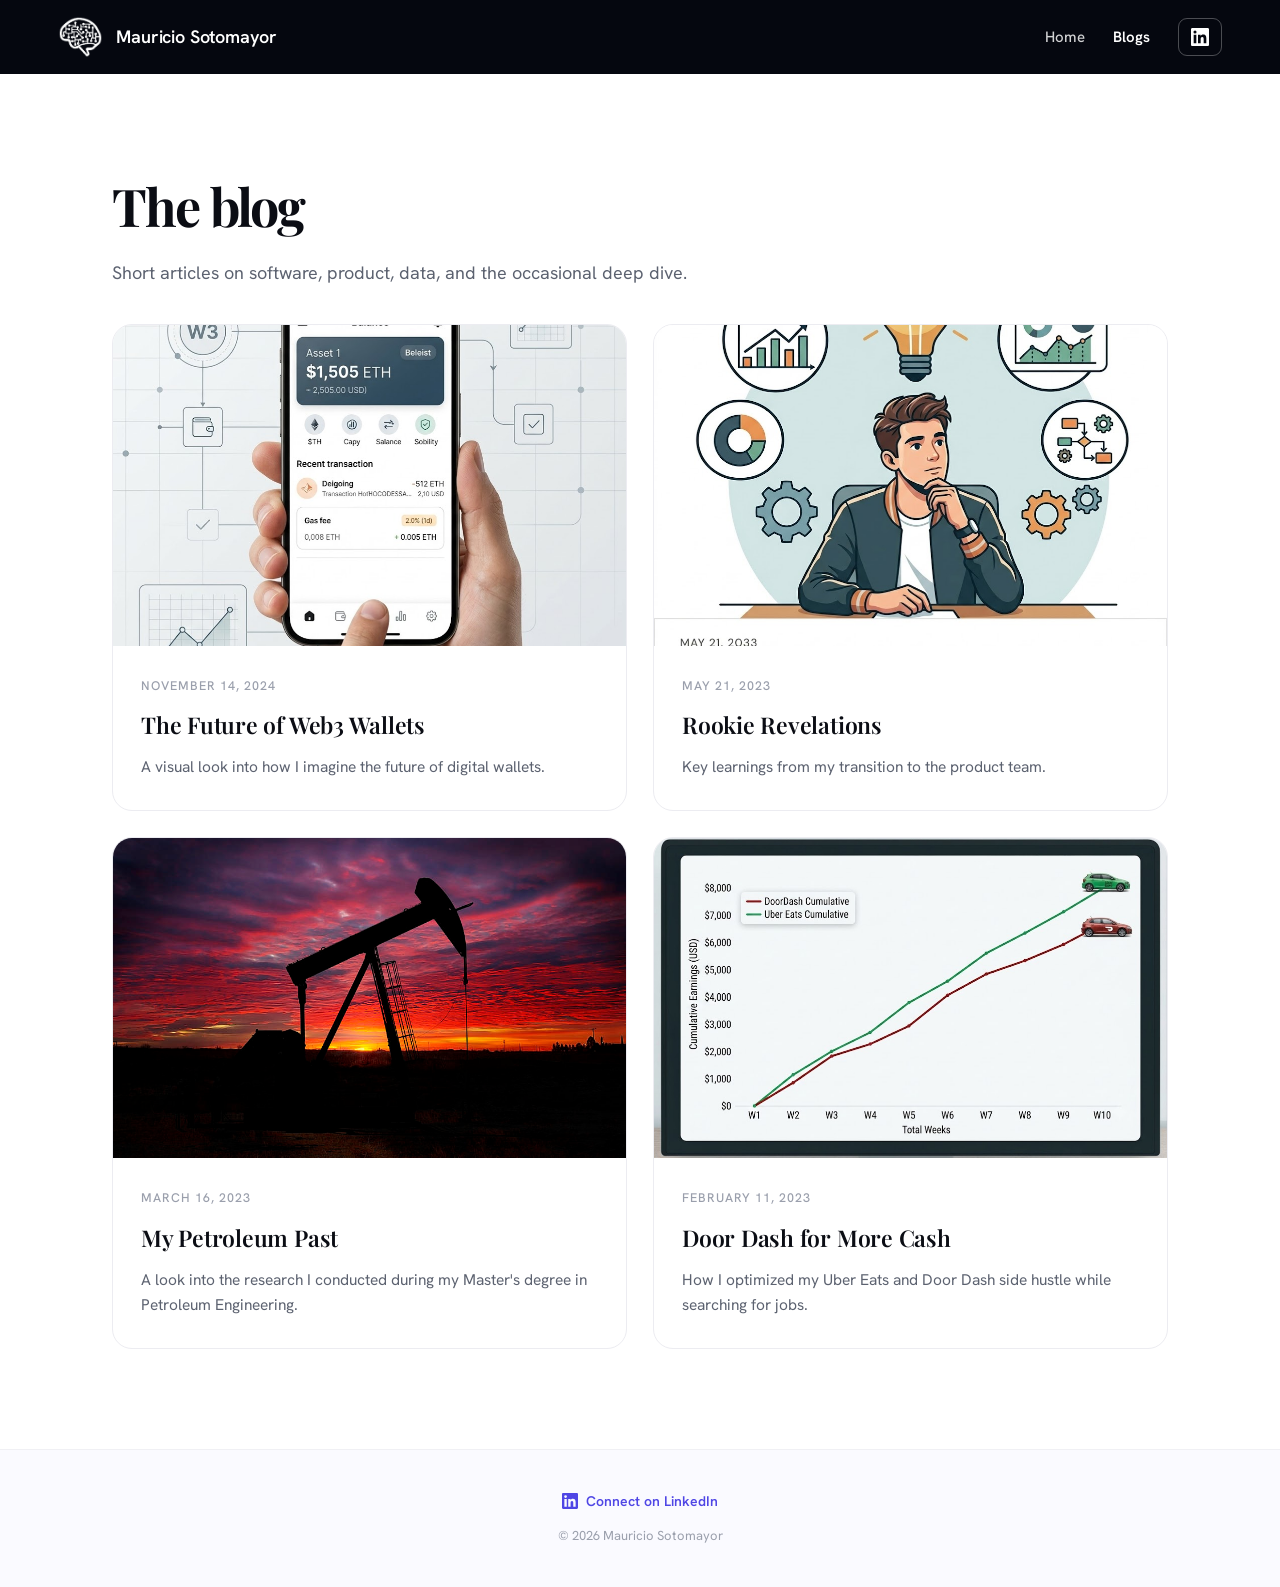
==== blogs/index.html @ fcd7ee88 "Add brain-logo favicon (tab icon) across all pages" ====
<!DOCTYPE html>
<html lang="en">
<head>
  <meta charset="UTF-8" />
  <meta name="viewport" content="width=device-width, initial-scale=1" />
  <title>Blog — Mauricio Sotomayor</title>
  <meta name="description" content="Short articles on software, data, and whatever I happen to be analyzing." />

  <meta property="og:title" content="Blog — Mauricio Sotomayor" />
  <meta property="og:type" content="website" />
  <meta property="og:url" content="https://www.mauriciosotomayor.com/blogs" />

  <link rel="preconnect" href="https://fonts.googleapis.com" />
  <link rel="preconnect" href="https://fonts.gstatic.com" crossorigin />
  <link href="https://fonts.googleapis.com/css2?family=Playfair+Display:wght@500;600;700;800;900&family=Hanken+Grotesk:wght@400;500;600;700&display=swap" rel="stylesheet" />

  <!-- Favicon (browser-tab icon) -->
  <link rel="icon" type="image/png" href="/favicon.png" />
  <link rel="icon" href="/favicon.ico" sizes="any" />
  <link rel="apple-touch-icon" href="/apple-touch-icon.png" />

  <link rel="stylesheet" href="../styles.css" />
</head>
<body>

  <!-- ============ HEADER ============ -->
  <header class="site-header">
    <div class="container nav">
      <a class="brand" href="../index.html">
        <img class="logo" src="../images/brain-logo.png" alt="Mauricio Sotomayor logo" />
        <span class="name">Mauricio Sotomayor</span>
      </a>
      <nav class="nav-links">
        <a href="../index.html">Home</a>
        <a href="index.html" class="active">Blogs</a>
        <a class="pill" href="https://www.linkedin.com/in/mauriciosotomayor/" target="_blank" rel="noopener" aria-label="LinkedIn">
          <svg class="li-ico" viewBox="0 0 24 24" aria-hidden="true"><path d="M20.45 20.45h-3.56v-5.57c0-1.33-.02-3.04-1.85-3.04-1.86 0-2.14 1.45-2.14 2.94v5.67H9.34V9h3.42v1.56h.05c.48-.9 1.64-1.85 3.37-1.85 3.6 0 4.27 2.37 4.27 5.45v6.29zM5.34 7.43a2.07 2.07 0 1 1 0-4.14 2.07 2.07 0 0 1 0 4.14zM7.12 20.45H3.56V9h3.56v11.45zM22.22 0H1.77C.79 0 0 .77 0 1.72v20.56C0 23.23.79 24 1.77 24h20.45c.98 0 1.78-.77 1.78-1.72V1.72C24 .77 23.2 0 22.22 0z"/></svg>
        </a>
      </nav>
    </div>
  </header>

  <!-- ============ TITLE ============ -->
  <section class="page-head">
    <div class="container">
      <h1>The blog</h1>
      <p>Short articles on software, product, data, and the occasional deep dive.</p>
    </div>
  </section>

  <!-- ============ POST GRID ============ -->
  <section>
    <div class="container post-grid">

      <a class="post-card" href="the-future-of-web3-wallets.html">
        <img class="thumb" src="../images/future_of_web_3_image.jpg" alt="A futuristic digital wallet on an iPhone" />
        <div class="body">
          <span class="date">November 14, 2024</span>
          <h3>The Future of Web3 Wallets</h3>
          <p class="excerpt">A visual look into how I imagine the future of digital wallets.</p>
        </div>
      </a>

      <a class="post-card" href="rookie-revelations.html">
        <img class="thumb" src="../images/rookie_revelations.jpg" alt="Product owner vs. product manager" />
        <div class="body">
          <span class="date">May 21, 2023</span>
          <h3>Rookie Revelations</h3>
          <p class="excerpt">Key learnings from my transition to the product team.</p>
        </div>
      </a>

      <a class="post-card" href="my-petroleum-past.html">
        <img class="thumb" src="../images/pumpjack-sunrise-mark-mckinney.jpg" alt="Pumpjack at sunrise" />
        <div class="body">
          <span class="date">March 16, 2023</span>
          <h3>My Petroleum Past</h3>
          <p class="excerpt">A look into the research I conducted during my Master's degree in Petroleum Engineering.</p>
        </div>
      </a>

      <a class="post-card" href="door-dash-for-more-cash.html">
        <img class="thumb" src="../images/doordash_more_cash.jpg" alt="Delivery driver on the road" />
        <div class="body">
          <span class="date">February 11, 2023</span>
          <h3>Door Dash for More Cash</h3>
          <p class="excerpt">How I optimized my Uber Eats and Door Dash side hustle while searching for jobs.</p>
        </div>
      </a>

    </div>
  </section>

  <!-- ============ FOOTER ============ -->
  <footer class="site-footer">
    <div class="container">
      <span>© <span id="year"></span> Mauricio Sotomayor</span>
      <a class="li-foot" href="https://www.linkedin.com/in/mauriciosotomayor/" target="_blank" rel="noopener">
        <svg class="li-ico" viewBox="0 0 24 24" aria-hidden="true" style="width:16px;height:16px;"><path d="M20.45 20.45h-3.56v-5.57c0-1.33-.02-3.04-1.85-3.04-1.86 0-2.14 1.45-2.14 2.94v5.67H9.34V9h3.42v1.56h.05c.48-.9 1.64-1.85 3.37-1.85 3.6 0 4.27 2.37 4.27 5.45v6.29zM5.34 7.43a2.07 2.07 0 1 1 0-4.14 2.07 2.07 0 0 1 0 4.14zM7.12 20.45H3.56V9h3.56v11.45zM22.22 0H1.77C.79 0 0 .77 0 1.72v20.56C0 23.23.79 24 1.77 24h20.45c.98 0 1.78-.77 1.78-1.72V1.72C24 .77 23.2 0 22.22 0z"/></svg>
        Connect on LinkedIn
      </a>
    </div>
  </footer>

  <script>document.getElementById("year").textContent = new Date().getFullYear();</script>
</body>
</html>
---- styles.css ----
/* ===================================================================
   Mauricio Sotomayor — personal site
   One shared stylesheet for every page.
   Edit the tokens in :root below to re-theme the whole site at once.
   =================================================================== */

:root {
  --bg:        #ffffff;   /* page background */
  --ink:       #0b0d14;   /* main text / dark buttons */
  --ink-soft:  #5c6270;   /* secondary text */
  --muted:     #9a9fac;   /* meta / dates */
  --line:      #ececf1;   /* card borders */
  --line-soft: #f0f0f4;   /* section dividers */
  --tint:      #fafaff;   /* faint indigo-tinted surface */
  --card:      #fcfcfe;   /* card background */
  --accent:    #4f46e5;   /* indigo accent */
  --accent-soft:#c7d2fe;  /* light indigo (on dark) */
  --space:     #05070f;   /* near-black hero / header */
  --max:       1120px;    /* content max width */
  --edge:      clamp(20px, 4.5vw, 64px); /* full-width header/footer side padding */
  --serif:     "Playfair Display", Georgia, "Times New Roman", serif; /* display headings */
}

* { box-sizing: border-box; }
html { scroll-behavior: smooth; }

body {
  margin: 0;
  font-family: "Hanken Grotesk", system-ui, -apple-system, "Segoe UI", Roboto, sans-serif;
  color: var(--ink);
  background: var(--bg);
  line-height: 1.6;
  -webkit-font-smoothing: antialiased;
}

img { max-width: 100%; height: auto; display: block; }

/* Display headings use the high-contrast serif from the brand wordmark */
.hero h1, .section h2, .card h3, .about h2, .contact h2,
.page-head h1, .post-card h3, .article h1, .article h2 {
  font-family: var(--serif);
  font-weight: 700;
}

.container { max-width: var(--max); margin: 0 auto; padding: 0 32px; }

/* Header & footer stretch to the browser edges with comfortable side padding */
.site-header .container,
.site-footer .container { max-width: none; padding: 0 var(--edge); }

/* ---------- Header / nav ---------- */
.site-header { background: var(--space); }
.site-header--overlay { background: transparent; position: relative; z-index: 3; }

.nav {
  height: 74px;
  display: flex; align-items: center; justify-content: space-between;
}
.brand { display: flex; align-items: center; gap: 13px; text-decoration: none; }
/* Brain wordmark logo (white strokes on transparent — sits on the dark header) */
.logo {
  height: 42px; width: auto; flex: none; display: block;
}
.brand .name { color: #fff; font-weight: 600; font-size: 18px; letter-spacing: -.01em; }

.nav-links { display: flex; align-items: center; gap: 28px; }
.nav-links a { color: rgba(255,255,255,.82); font-size: 15px; font-weight: 500; text-decoration: none; }
.nav-links a:hover { color: #fff; }
.nav-links a.active { color: #fff; font-weight: 600; }
.nav-links .pill {
  display: inline-flex; align-items: center; justify-content: center;
  color: #fff;
  padding: 9px 12px; border: 1px solid rgba(255,255,255,.28); border-radius: 9px;
}
.nav-links .pill:hover { border-color: rgba(255,255,255,.55); background: rgba(255,255,255,.08); }
.li-ico { width: 18px; height: 18px; fill: currentColor; display: block; flex: none; }

/* ---------- Buttons ---------- */
.btn {
  display: inline-block; text-decoration: none; white-space: nowrap;
  font-weight: 600; font-size: 15px; padding: 14px 28px; border-radius: 11px;
  transition: transform .15s ease, box-shadow .15s ease, background .15s ease;
}
.btn--primary { background: var(--accent); color: #fff; box-shadow: 0 12px 36px rgba(79,70,229,.45); }
.btn--primary:hover { transform: translateY(-2px); box-shadow: 0 16px 44px rgba(79,70,229,.55); }
.btn--ghost {
  background: rgba(255,255,255,.08); border: 1px solid rgba(255,255,255,.30); color: #fff;
  -webkit-backdrop-filter: blur(6px); backdrop-filter: blur(6px);
}
.btn--ghost:hover { background: rgba(255,255,255,.16); }
.btn--dark { background: var(--ink); color: #fff; padding: 15px 30px; }
.btn--dark:hover { transform: translateY(-2px); }
.btn--linkedin { display: inline-flex; align-items: center; gap: 10px; }
.btn--linkedin .li-ico { width: 19px; height: 19px; }

/* ---------- Hero (home) ---------- */
.hero {
  position: relative;
  min-height: 660px;
  display: flex; flex-direction: column;
  background: var(--space) center/cover no-repeat;
  /* Swap this URL for your own Earth-from-space photo (e.g. images/earth.jpg) */
  background-image: url("https://live.staticflickr.com/8210/8247962102_3539eb3a58_b.jpg");
  overflow: hidden;
}
.hero::before {
  content: ""; position: absolute; inset: 0; pointer-events: none;
  background:
    radial-gradient(60% 55% at 50% 42%, rgba(79,70,229,.28), transparent 70%),
    linear-gradient(180deg, rgba(5,7,15,.78) 0%, rgba(5,7,15,.42) 42%, rgba(5,7,15,.80) 100%);
}
.hero-content {
  position: relative; z-index: 2; flex: 1;
  display: flex; flex-direction: column; justify-content: center; align-items: center;
  text-align: center; padding: 70px 32px 96px;
}
.hero .eyebrow-big {
  font-size: clamp(30px, 5vw, 42px); font-weight: 700; letter-spacing: -.01em;
  color: var(--accent-soft); line-height: 1.05; margin: 0 0 14px;
  text-shadow: 0 2px 30px rgba(0,0,0,.4);
}
.hero h1 {
  font-size: clamp(40px, 7vw, 68px); font-weight: 700; letter-spacing: -.035em; line-height: 1.04;
  color: #fff; margin: 0 0 22px; max-width: 880px;
  text-shadow: 0 2px 40px rgba(0,0,0,.45);
}
.hero .lead {
  font-size: clamp(17px, 2.4vw, 19px); line-height: 1.6; color: rgba(255,255,255,.82);
  max-width: 600px; margin: 0 0 34px;
}
.hero-actions { display: flex; gap: 14px; justify-content: center; flex-wrap: wrap; }

/* ---------- Sections ---------- */
.section { padding: 96px 0; }
.kicker { font-size: 12.5px; font-weight: 600; letter-spacing: .16em; text-transform: uppercase; color: var(--accent); }
.section h2 { font-size: clamp(28px, 4vw, 36px); font-weight: 600; letter-spacing: -.025em; margin: 14px 0 10px; }
.section-intro { font-size: 17px; color: var(--ink-soft); max-width: 560px; margin: 0 0 44px; }

.cards { display: grid; grid-template-columns: 1fr 1fr; gap: 22px; }
.card { background: var(--card); border: 1px solid var(--line); border-radius: 18px; padding: 32px; }
.card .num { font-size: 14px; font-weight: 600; color: var(--accent); }
.card h3 { font-size: 22px; font-weight: 600; margin: 10px 0 10px; }
.card p { font-size: 15.5px; color: var(--ink-soft); line-height: 1.65; margin: 0; }

/* ---------- Mid band: gradient from the dark hero down to the brand indigo ---------- */
.midband {
  background: linear-gradient(180deg,
    #05070f 0%,
    #121436 26%,
    #2c2c86 52%,
    #4540c4 76%,
    #5b54e0 100%);
}
.midband .kicker { color: var(--accent-soft); }
.midband h2, .midband h3 { color: #fff; }
.midband .section-intro,
.midband .about p { color: rgba(255,255,255,.82); }
.midband .card {
  background: rgba(255,255,255,.07);
  border: 1px solid rgba(255,255,255,.16);
  -webkit-backdrop-filter: blur(6px); backdrop-filter: blur(6px);
}
.midband .card h3 { color: #fff; }
.midband .card p { color: rgba(255,255,255,.78); }
.midband .about img { border: 1px solid rgba(255,255,255,.22); box-shadow: 0 18px 50px rgba(0,0,0,.4); }

/* ---------- About ---------- */
.about {
  display: grid; grid-template-columns: 300px 1fr; gap: 56px; align-items: center;
}
.about img { width: 100%; border-radius: 20px; border: 1px solid var(--line); box-shadow: 0 16px 44px rgba(40,40,60,.12); }
.about h2 { font-size: clamp(28px, 4vw, 36px); font-weight: 600; letter-spacing: -.025em; margin: 14px 0 18px; }
.about p { font-size: 16px; color: var(--ink-soft); line-height: 1.7; margin: 0 0 16px; }
.about p:last-child { margin-bottom: 0; }

/* ---------- Contact (melds into the indigo band above) ---------- */
.contact {
  background: linear-gradient(180deg, #5b54e0 0%, #423cbe 46%, #312d92 100%);
  text-align: center; padding: 58px 0 64px;
}
.contact h2 { color: #fff; }
.contact p { color: rgba(255,255,255,.82); }
.contact .small { color: rgba(255,255,255,.6); }
.contact h2 { font-size: clamp(28px, 4.4vw, 36px); font-weight: 600; letter-spacing: -.03em; margin: 0 0 12px; }
.contact p { font-size: 16px; margin: 0 0 24px; }
.contact .small { font-size: 13px; color: rgba(255,255,255,.55); margin: 34px 0 0; }

/* ---------- Footer ---------- */
.site-footer { background: var(--tint); border-top: 1px solid var(--line-soft); padding: 40px 0; }
.site-footer .container { display: flex; flex-direction: column-reverse; align-items: center; justify-content: center; gap: 14px; text-align: center; }
.site-footer span { font-size: 13px; color: var(--muted); }
.site-footer a { font-size: 14px; font-weight: 600; color: var(--accent); text-decoration: none; }
.site-footer .li-foot { display: inline-flex; align-items: center; gap: 8px; }

/* ---------- Blog list ---------- */
.page-head { padding: 76px 0 36px; }
.page-head h1 { font-size: clamp(38px, 6vw, 52px); font-weight: 700; letter-spacing: -.035em; margin: 14px 0 12px; }
.page-head p { font-size: 18px; color: var(--ink-soft); max-width: none; margin: 0; }

.post-grid { display: grid; grid-template-columns: 1fr 1fr; gap: 26px; padding-bottom: 100px; }
.post-card {
  display: flex; flex-direction: column; text-decoration: none; color: inherit;
  background: #fff; border: 1px solid var(--line); border-radius: 20px; overflow: hidden;
  transition: transform .16s ease, box-shadow .16s ease;
}
.post-card:hover { transform: translateY(-4px); box-shadow: 0 18px 48px rgba(40,40,60,.12); }
.post-card .thumb, .post-card img.thumb { width: 100%; aspect-ratio: 16 / 10; object-fit: cover; }
.post-card .body { padding: 26px 28px 30px; }
.post-card .date { font-size: 12.5px; color: var(--muted); text-transform: uppercase; letter-spacing: .08em; font-weight: 500; }
.post-card h3 { font-size: 23px; font-weight: 600; margin: 10px 0 10px; letter-spacing: -.01em; }
.post-card .excerpt { font-size: 15.5px; color: var(--ink-soft); line-height: 1.65; margin: 0; }

/* ---------- Article ---------- */
.article { max-width: 720px; margin: 0 auto; padding: 56px 24px 40px; width: 100%; }
.back-link { display: inline-block; font-size: 14px; font-weight: 600; color: var(--accent); text-decoration: none; margin-bottom: 26px; }
.article h1 { font-size: clamp(32px, 6vw, 46px); font-weight: 700; letter-spacing: -.035em; line-height: 1.08; margin: 14px 0 18px; }
.article .meta { display: flex; align-items: center; gap: 14px; font-size: 14.5px; color: var(--muted); margin-bottom: 34px; }
.article .meta .dot { width: 4px; height: 4px; border-radius: 50%; background: #cfd2da; }
.article .cover, .article img.cover { width: 100%; aspect-ratio: 16 / 9; object-fit: cover; border-radius: 20px; margin-bottom: 40px; }
.article .lead-para { font-size: 20px; line-height: 1.7; color: #2a2e38; font-weight: 500; margin: 0 0 26px; }
.article p { font-size: 18px; line-height: 1.85; color: #3a3f4a; margin: 0 0 24px; }
.article h2 { font-size: 28px; font-weight: 600; letter-spacing: -.02em; margin: 44px 0 14px; }
.article blockquote {
  margin: 34px 0; padding: 18px 26px; border-left: 3px solid var(--accent);
  background: #f7f7ff; border-radius: 0 12px 12px 0;
  font-size: 19px; line-height: 1.6; color: #2a2e38; font-style: italic;
}
.post-nav { display: flex; justify-content: space-between; gap: 16px; margin-top: 52px; padding-top: 28px; border-top: 1px solid var(--line); }
.post-nav a { font-size: 14.5px; font-weight: 600; color: var(--accent); text-decoration: none; }

/* Inline article images, lists, sub-headings, links & buttons */
.article > img, .article figure img {
  width: 100%; border-radius: 16px; margin: 32px 0;
  border: 1px solid var(--line); box-shadow: 0 10px 30px rgba(40,40,60,.10);
}
.article > img.cover { box-shadow: none; border: none; }
/* Tall phone screenshots — keep them compact so they don't dominate the page */
.article > img.screen {
  width: auto;
  max-width: 300px;
  max-height: 560px;
  margin-left: auto;
  margin-right: auto;
}
.article figure { margin: 32px 0; }
.article figcaption { font-size: 14px; color: var(--muted); text-align: center; margin-top: 10px; }
.article h3 { font-size: 22px; font-weight: 600; letter-spacing: -.01em; margin: 34px 0 12px; fon
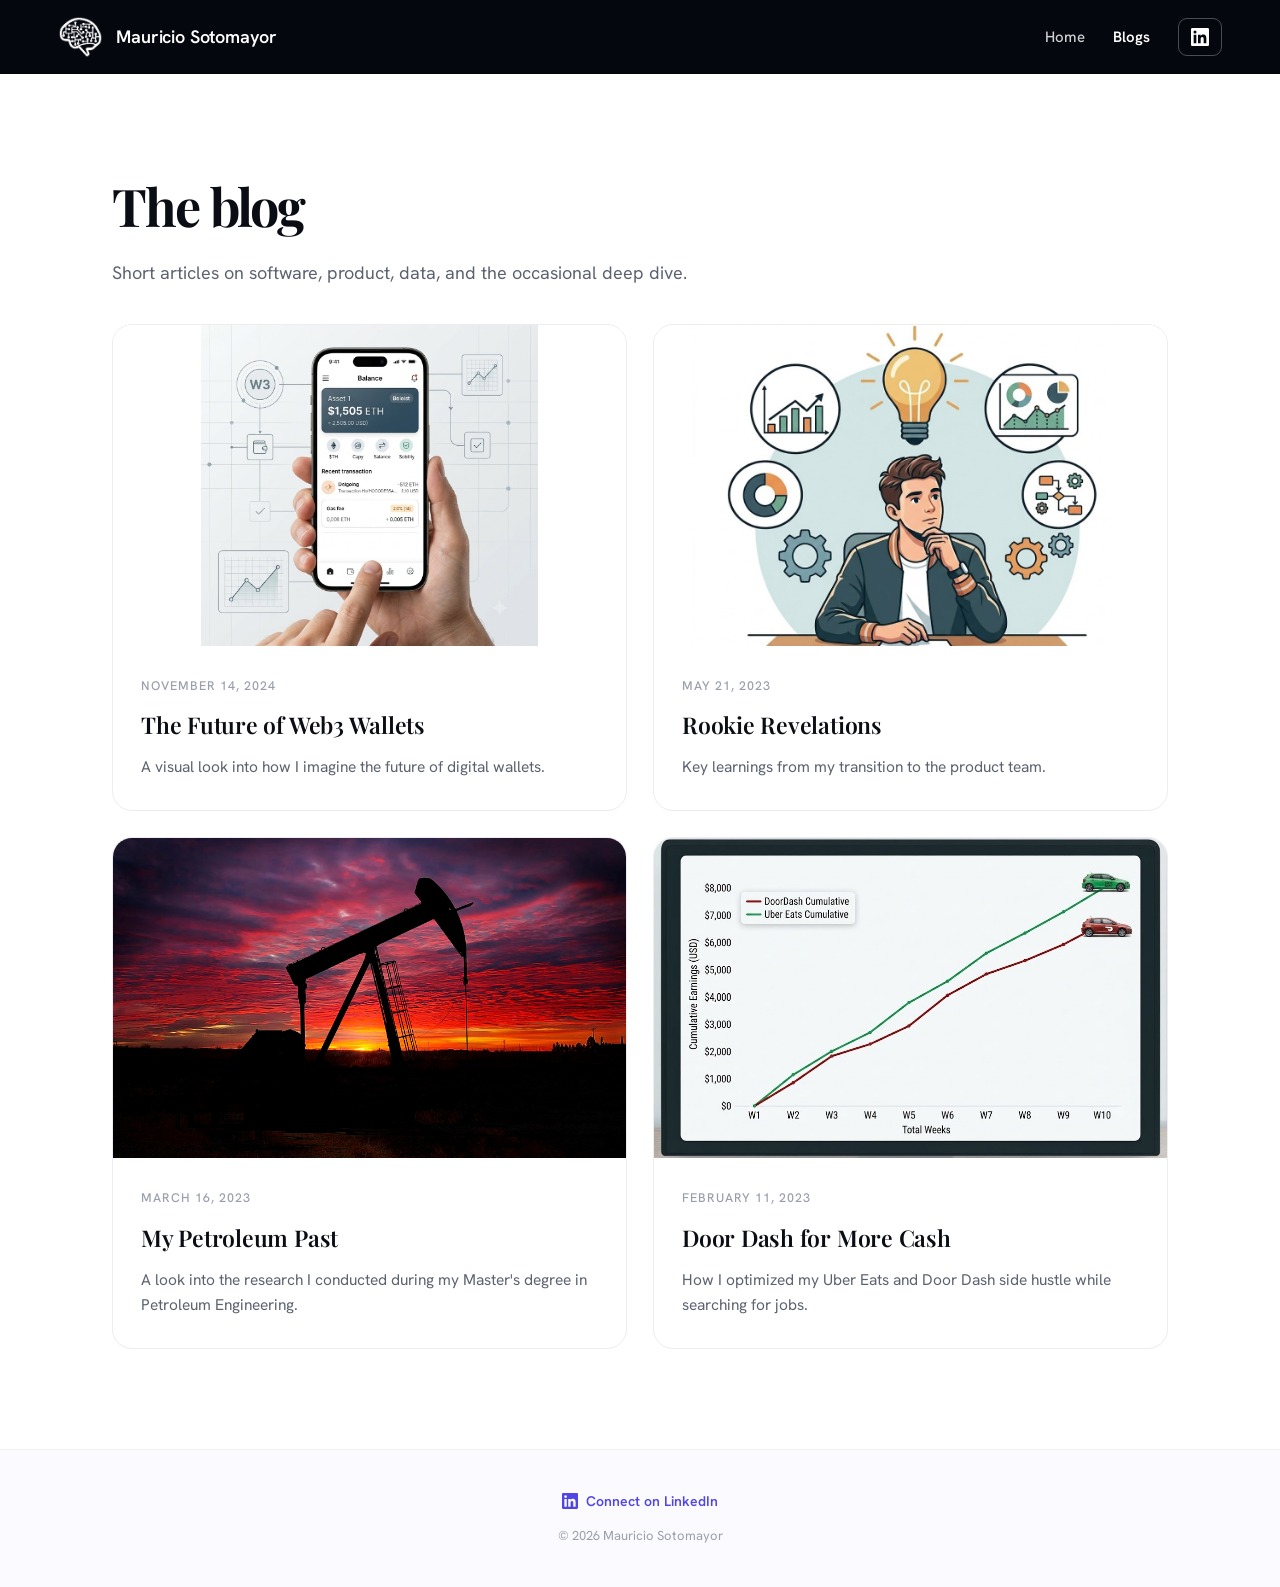
==== commit 70a00129: "Remove article category labels; show full illustrated previews; crop baked-in text from Rookie image" ====
--- a/blogs/index.html
+++ b/blogs/index.html
@@ -53,7 +53,7 @@
     <div class="container post-grid">
 
       <a class="post-card" href="the-future-of-web3-wallets.html">
-        <img class="thumb" src="../images/future_of_web_3_image.jpg" alt="A futuristic digital wallet on an iPhone" />
+        <img class="thumb contain" src="../images/future_of_web_3_image.jpg" alt="A futuristic digital wallet on an iPhone" />
         <div class="body">
           <span class="date">November 14, 2024</span>
           <h3>The Future of Web3 Wallets</h3>
@@ -62,7 +62,7 @@
       </a>
 
       <a class="post-card" href="rookie-revelations.html">
-        <img class="thumb" src="../images/rookie_revelations.jpg" alt="Product owner vs. product manager" />
+        <img class="thumb contain" src="../images/rookie_revelations.jpg" alt="Person reflecting on product work" />
         <div class="body">
           <span class="date">May 21, 2023</span>
           <h3>Rookie Revelations</h3>
@@ -103,5 +103,3 @@
   </footer>
 
   <script>document.getElementById("year").textContent = new Date().getFullYear();</script>
-</body>
-</html>
--- a/styles.css
+++ b/styles.css
@@ -205,6 +205,8 @@
 }
 .post-card:hover { transform: translateY(-4px); box-shadow: 0 18px 48px rgba(40,40,60,.12); }
 .post-card .thumb, .post-card img.thumb { width: 100%; aspect-ratio: 16 / 10; object-fit: cover; }
+/* Illustrated covers: show the whole image (no cropping) on a clean background */
+.post-card .thumb.contain { object-fit: contain; background: #ffffff; }
 .post-card .body { padding: 26px 28px 30px; }
 .post-card .date { font-size: 12.5px; color: var(--muted); text-transform: uppercase; letter-spacing: .08em; font-weight: 500; }
 .post-card h3 { font-size: 23px; font-weight: 600; margin: 10px 0 10px; letter-spacing: -.01em; }
@@ -244,4 +246,30 @@
 }
 .article figure { margin: 32px 0; }
 .article figcaption { font-size: 14px; color: var(--muted); text-align: center; margin-top: 10px; }
-.article h3 { font-size: 22px; font-weight: 600; letter-spacing: -.01em; margin: 34px 0 12px; fon+.article h3 { font-size: 22px; font-weight: 600; letter-spacing: -.01em; margin: 34px 0 12px; font-family: var(--serif); }
+.article ul, .article ol { font-size: 18px; line-height: 1.8; color: #3a3f4a; margin: 0 0 24px; padding-left: 26px; }
+.article li { margin: 0 0 10px; }
+.article ul ul { margin: 10px 0 0; }
+.article p a, .article li a { color: var(--accent); text-decoration: underline; text-underline-offset: 2px; }
+.article .btn { margin: 8px 0 14px; }
+.article .btn:hover { text-decoration: none; }
+.article em { color: inherit; }
+
+/* ---------- Image placeholders (replace with <img>) ---------- */
+.ph {
+  background: repeating-linear-gradient(135deg, #f2f3f7, #f2f3f7 10px, #eceef4 10px, #eceef4 20px);
+  display: flex; align-items: center; justify-content: center;
+  color: #9aa0b0; font-family: ui-monospace, "SFMono-Regular", Menlo, monospace;
+  font-size: 12px; letter-spacing: .04em;
+}
+
+/* ---------- Responsive ---------- */
+@media (max-width: 760px) {
+  .cards, .post-grid { grid-template-columns: 1fr; }
+  .about { grid-template-columns: 1fr; }
+  .about img { max-width: 280px; }
+  .nav-links { gap: 16px; }
+  .nav-links a:not(.pill) { display: none; }   /* keep header tidy on mobile */
+  .section { padding: 64px 0; }
+  .hero { min-height: 560px; }
+}
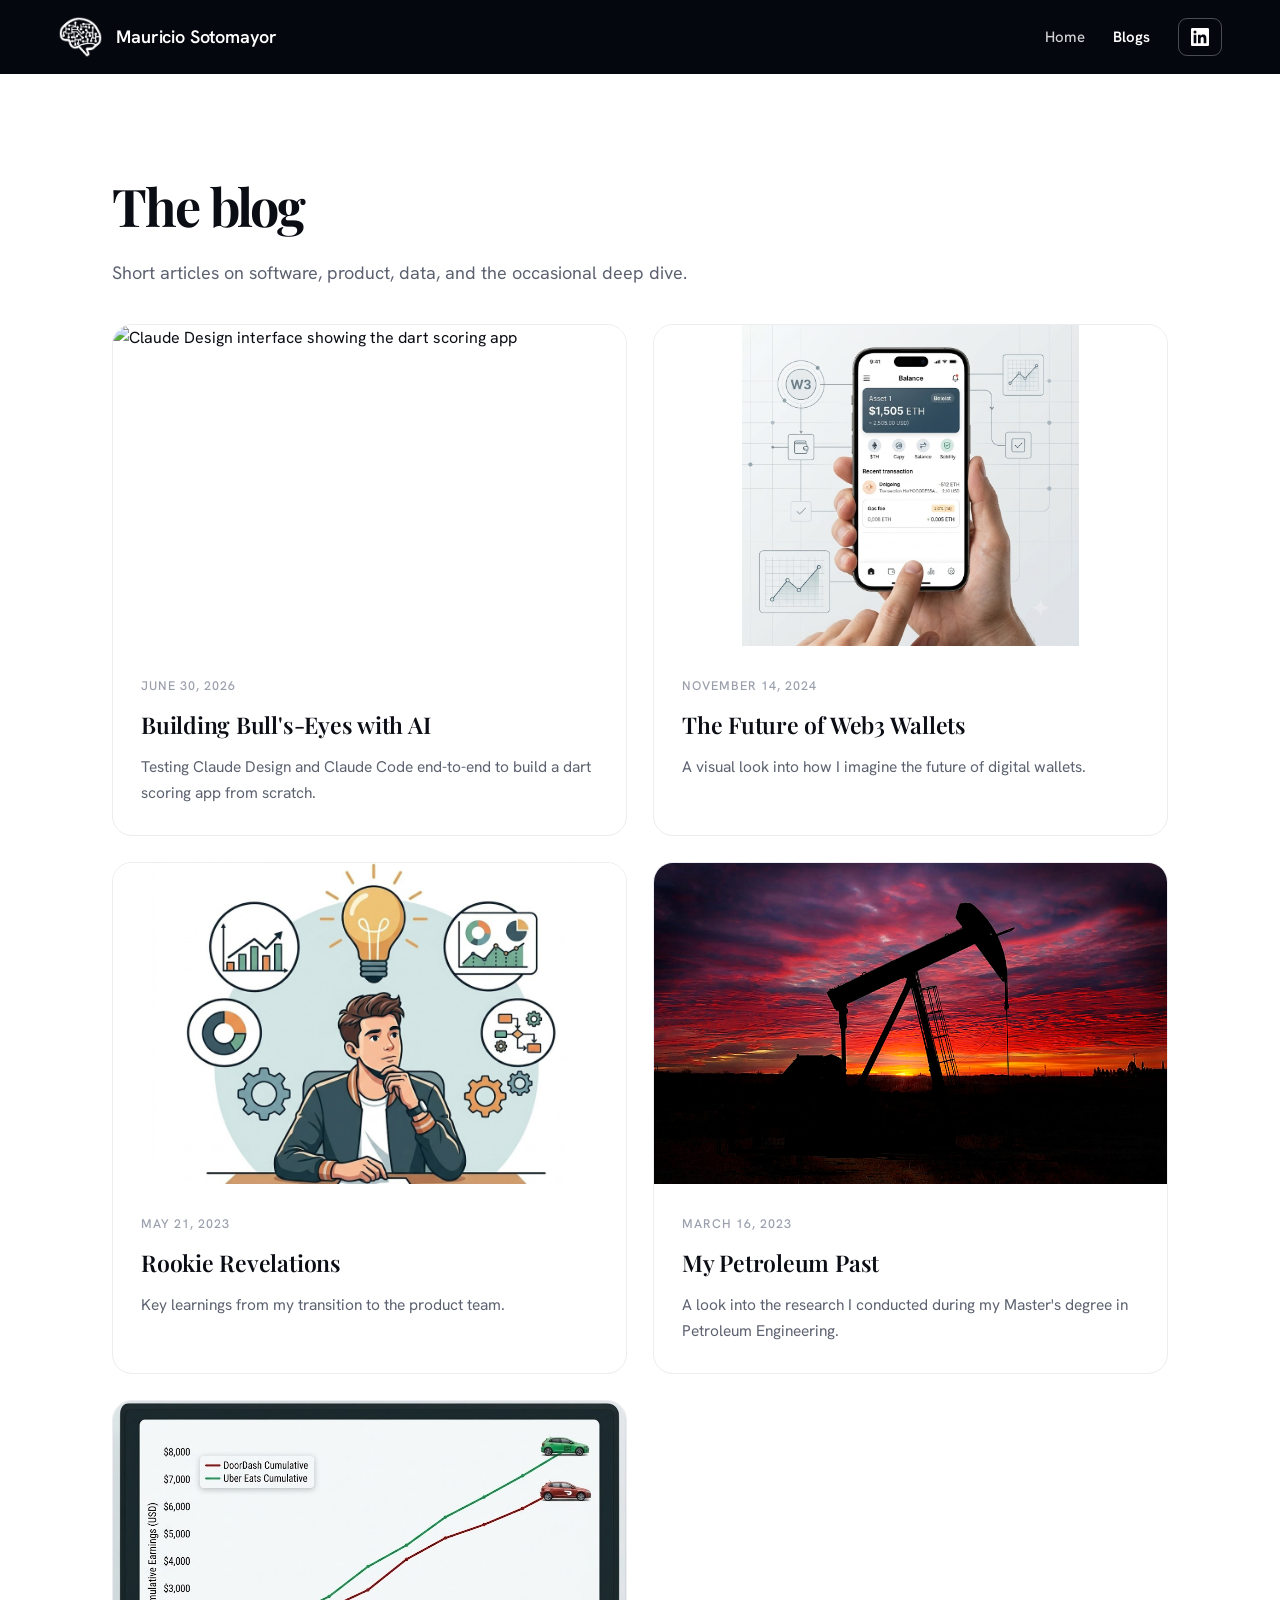
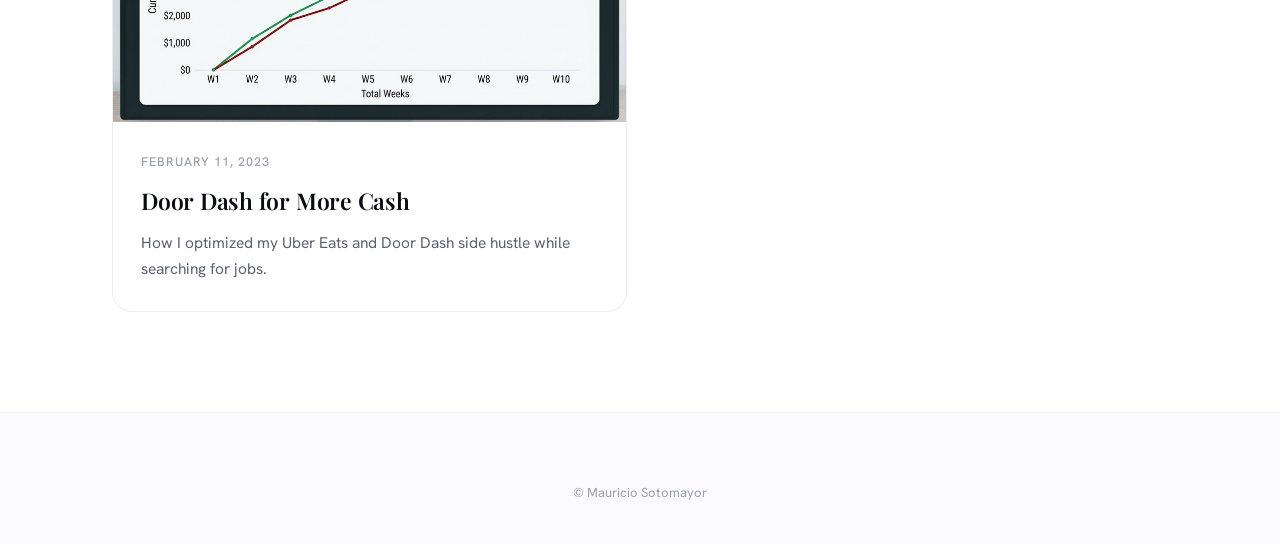
==== commit 738b4d29: "Add 'Building Bull's-Eyes with AI' blog post" ====
--- a/blogs/index.html
+++ b/blogs/index.html
@@ -52,6 +52,15 @@
   <section>
     <div class="container post-grid">
 
+      <a class="post-card" href="building-bulls-eyes-with-ai.html">
+        <img class="thumb contain" src="../images/Claude Design Screenshot.png" alt="Claude Design interface showing the dart scoring app" />
+        <div class="body">
+          <span class="date">June 30, 2026</span>
+          <h3>Building Bull's-Eyes with AI</h3>
+          <p class="excerpt">Testing Claude Design and Claude Code end-to-end to build a dart scoring app from scratch.</p>
+        </div>
+      </a>
+
       <a class="post-card" href="the-future-of-web3-wallets.html">
         <img class="thumb contain" src="../images/future_of_web_3_image.jpg" alt="A futuristic digital wallet on an iPhone" />
         <div class="body">
@@ -96,10 +105,4 @@
     <div class="container">
       <span>© <span id="year"></span> Mauricio Sotomayor</span>
       <a class="li-foot" href="https://www.linkedin.com/in/mauriciosotomayor/" target="_blank" rel="noopener">
-        <svg class="li-ico" viewBox="0 0 24 24" aria-hidden="true" style="width:16px;height:16px;"><path d="M20.45 20.45h-3.56v-5.57c0-1.33-.02-3.04-1.85-3.04-1.86 0-2.14 1.45-2.14 2.94v5.67H9.34V9h3.42v1.56h.05c.48-.9 1.64-1.85 3.37-1.85 3.6 0 4.27 2.37 4.27 5.45v6.29zM5.34 7.43a2.07 2.07 0 1 1 0-4.14 2.07 2.07 0 0 1 0 4.14zM7.12 20.45H3.56V9h3.56v11.45zM22.22 0H1.77C.79 0 0 .77 0 1.72v20.56C0 23.23.79 24 1.77 24h20.45c.98 0 1.78-.77 1.78-1.72V1.72C24 .77 23.2 0 22.22 0z"/></svg>
-        Connect on LinkedIn
-      </a>
-    </div>
-  </footer>
-
-  <script>document.getElementById("year").textContent = new Date().getFullYear();</script>
+        <svg class="li-ico" viewBox="0 0 24 24" aria-hidden="true" style="width:16px;height:16px;"><path d="M20.45 20.45h-3.56v-5.57c0-1.33-.02-3.04-1.85-3.04-1.86 0-2.14
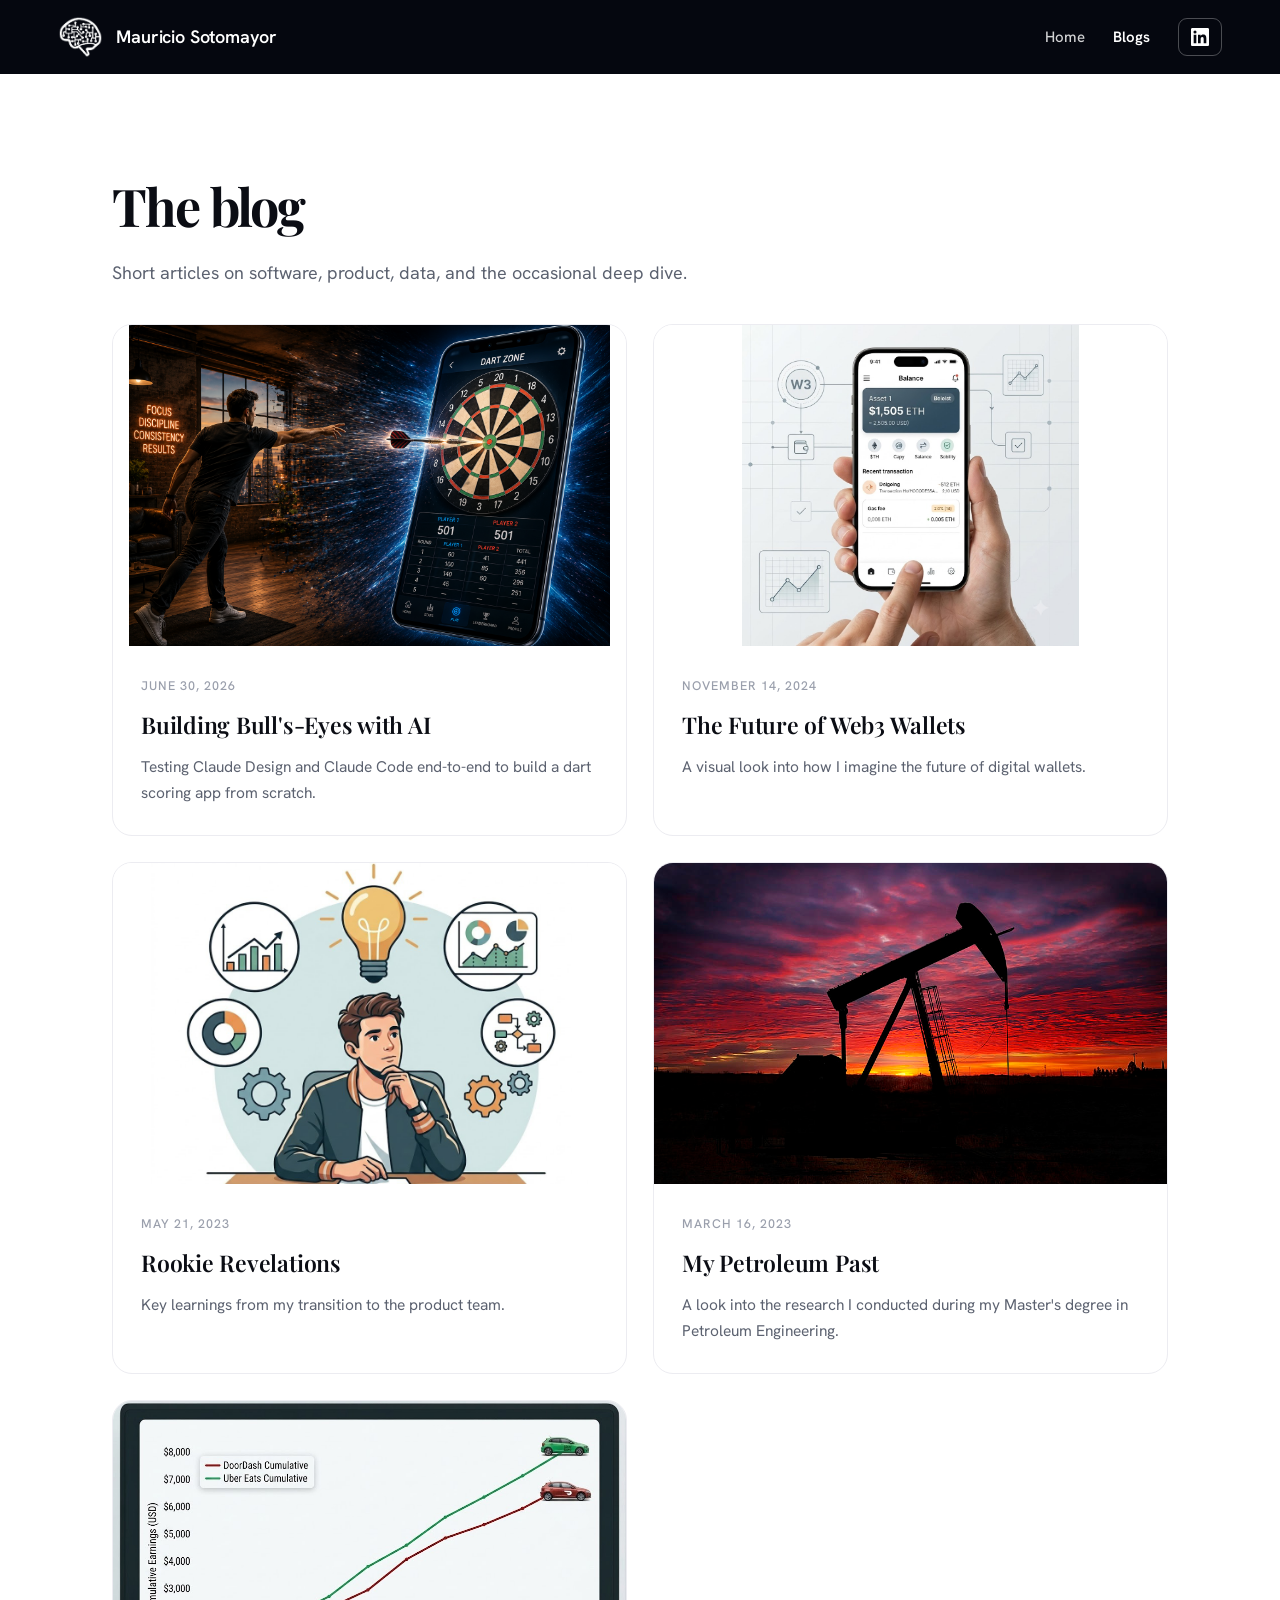
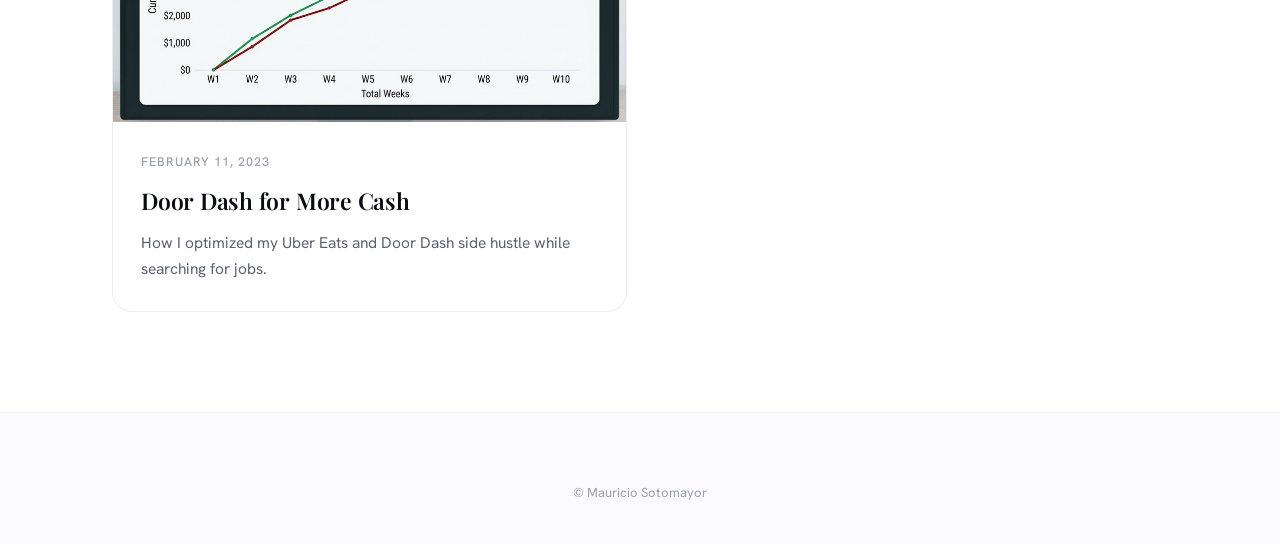
==== commit 9c7cf980: "Fix image paths, resize comment screenshot, add dart article cover image" ====
--- a/blogs/index.html
+++ b/blogs/index.html
@@ -53,7 +53,7 @@
     <div class="container post-grid">
 
       <a class="post-card" href="building-bulls-eyes-with-ai.html">
-        <img class="thumb contain" src="../images/Claude Design Screenshot.png" alt="Claude Design interface showing the dart scoring app" />
+        <img class="thumb contain" src="../images/dart%20article%20image.png" alt="A dart thrower beside a phone showing a dart scoring app" />
         <div class="body">
           <span class="date">June 30, 2026</span>
           <h3>Building Bull's-Eyes with AI</h3>
@@ -105,4 +105,4 @@
     <div class="container">
       <span>© <span id="year"></span> Mauricio Sotomayor</span>
       <a class="li-foot" href="https://www.linkedin.com/in/mauriciosotomayor/" target="_blank" rel="noopener">
-        <svg class="li-ico" viewBox="0 0 24 24" aria-hidden="true" style="width:16px;height:16px;"><path d="M20.45 20.45h-3.56v-5.57c0-1.33-.02-3.04-1.85-3.04-1.86 0-2.14+        <svg class="li-ico" viewBox="0 0 24 24" aria-hidden="true" style="width:16px;height:16px;"><path d="M20.45 20.45h-3.56v-5.57c0-1.33-.02-3.04-1.85-3.04-1.86 0-2.
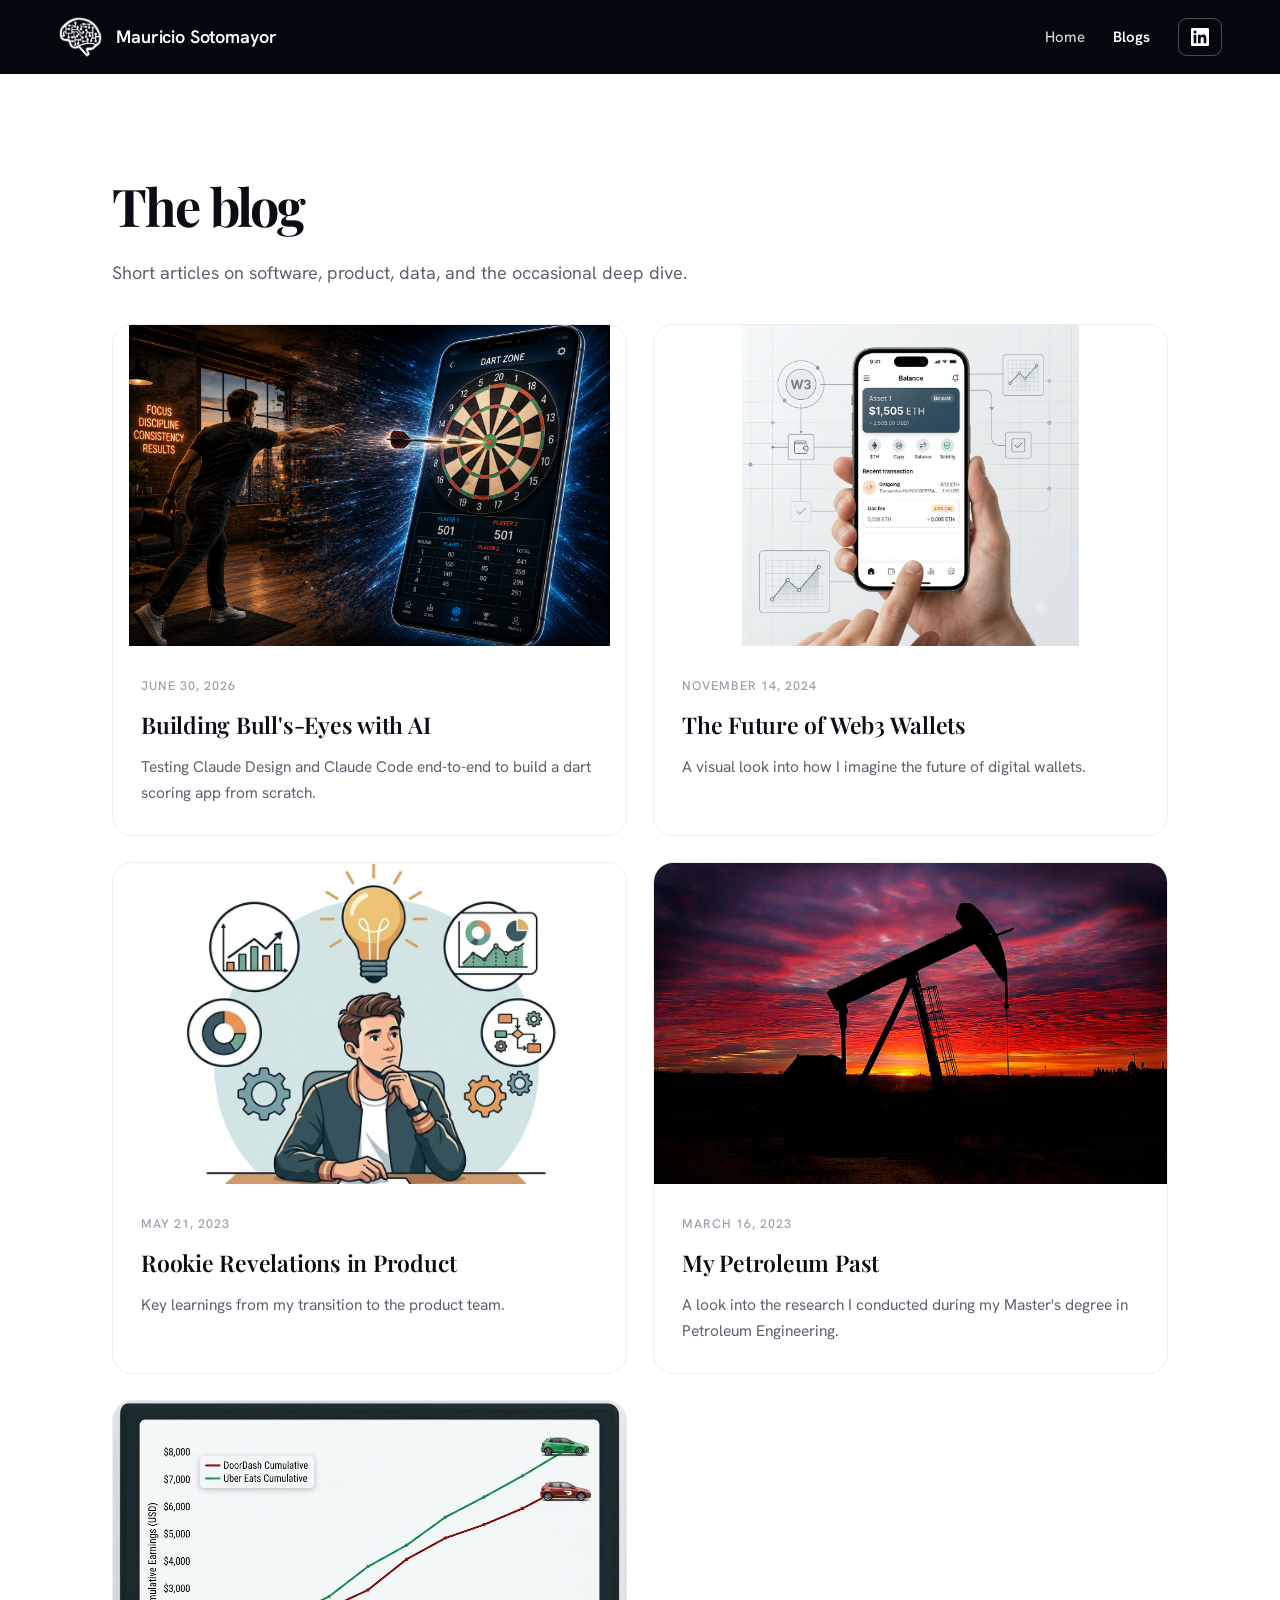
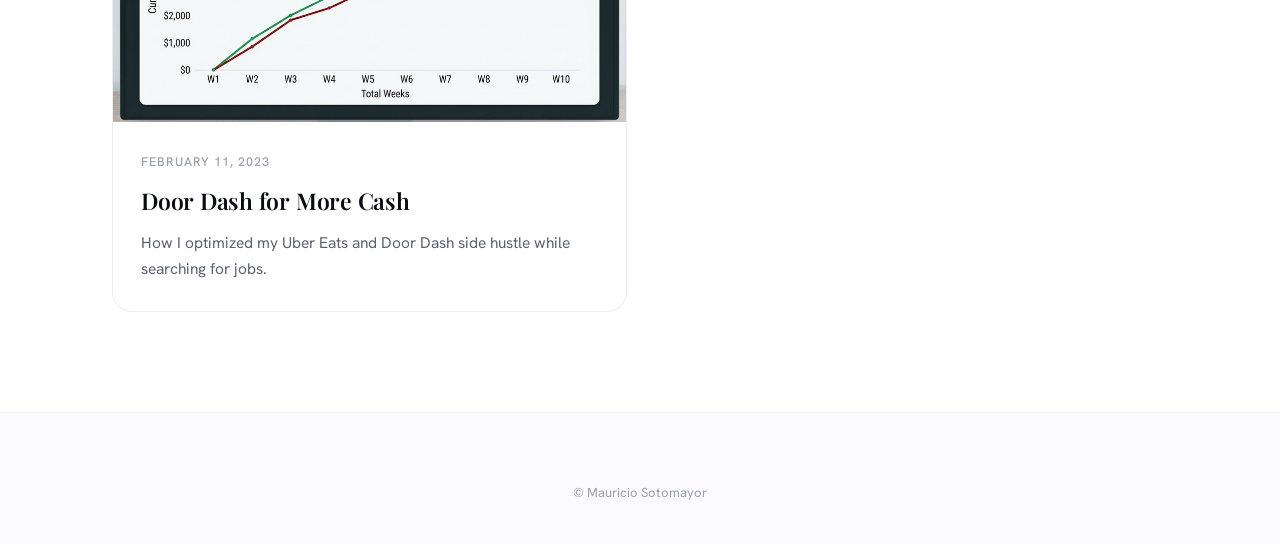
==== commit 26437903: "Rename 'Rookie Revelations' to 'Rookie Revelations in Product'" ====
--- a/blogs/index.html
+++ b/blogs/index.html
@@ -74,7 +74,7 @@
         <img class="thumb contain" src="../images/rookie_revelations.jpg" alt="Person reflecting on product work" />
         <div class="body">
           <span class="date">May 21, 2023</span>
-          <h3>Rookie Revelations</h3>
+          <h3>Rookie Revelations in Product</h3>
           <p class="excerpt">Key learnings from my transition to the product team.</p>
         </div>
       </a>
@@ -105,4 +105,4 @@
     <div class="container">
       <span>© <span id="year"></span> Mauricio Sotomayor</span>
       <a class="li-foot" href="https://www.linkedin.com/in/mauriciosotomayor/" target="_blank" rel="noopener">
-        <svg class="li-ico" viewBox="0 0 24 24" aria-hidden="true" style="width:16px;height:16px;"><path d="M20.45 20.45h-3.56v-5.57c0-1.33-.02-3.04-1.85-3.04-1.86 0-2.+        <svg class="li-ico" viewBox="0 0 24 24" aria-hidden="true" style="width:16px;height:16px;"><path d="M20.45 20.45h-3.56v-5.57c0-1.33-.02-3.04-1.85-3.0
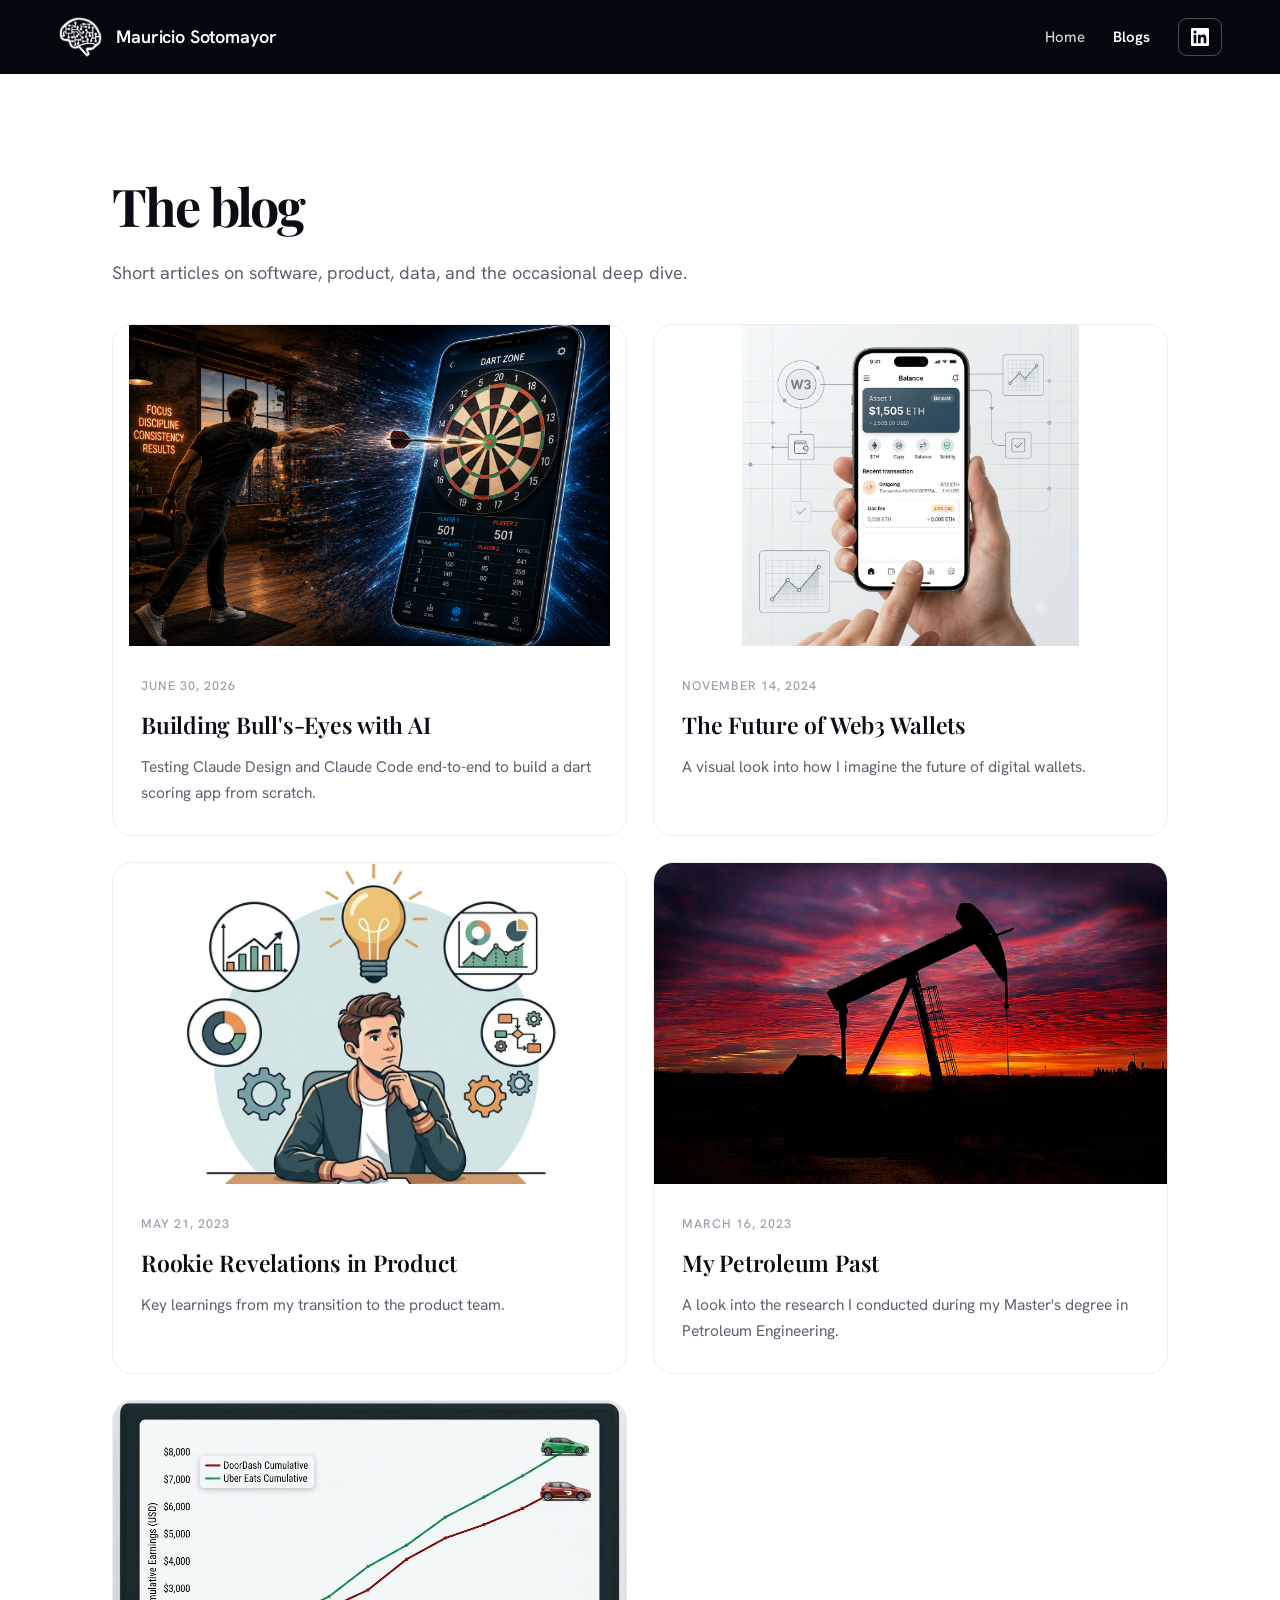
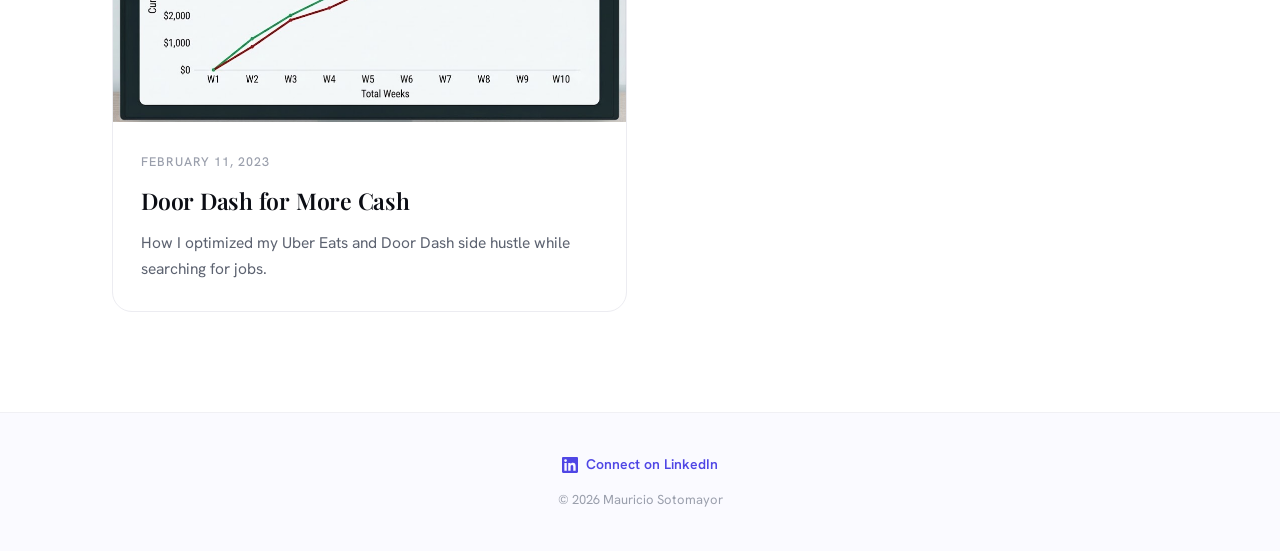
==== commit bf1f7e50: "Add Ask Mauricio chat widget; repair corrupted page HTML Embed the AI chat widget (served by the ai-" ====
--- a/blogs/index.html
+++ b/blogs/index.html
@@ -105,4 +105,14 @@
     <div class="container">
       <span>© <span id="year"></span> Mauricio Sotomayor</span>
       <a class="li-foot" href="https://www.linkedin.com/in/mauriciosotomayor/" target="_blank" rel="noopener">
-        <svg class="li-ico" viewBox="0 0 24 24" aria-hidden="true" style="width:16px;height:16px;"><path d="M20.45 20.45h-3.56v-5.57c0-1.33-.02-3.04-1.85-3.0+        <svg class="li-ico" viewBox="0 0 24 24" aria-hidden="true" style="width:16px;height:16px;"><path d="M20.45 20.45h-3.56v-5.57c0-1.33-.02-3.04-1.85-3.04-1.86 0-2.14 1.45-2.14 2.94v5.67H9.34V9h3.42v1.56h.05c.48-.9 1.64-1.85 3.37-1.85 3.6 0 4.27 2.37 4.27 5.45v6.29zM5.34 7.43a2.07 2.07 0 1 1 0-4.14 2.07 2.07 0 0 1 0 4.14zM7.12 20.45H3.56V9h3.56v11.45zM22.22 0H1.77C.79 0 0 .77 0 1.72v20.56C0 23.23.79 24 1.77 24h20.45c.98 0 1.78-.77 1.78-1.72V1.72C24 .77 23.2 0 22.22 0z"/></svg>
+        Connect on LinkedIn
+      </a>
+    </div>
+  </footer>
+
+  <script>document.getElementById("year").textContent = new Date().getFullYear();</script>
+  <!-- Ask Mauricio — AI chat widget (served by the Cloudflare Worker) -->
+  <script src="https://ai-portfolio-chat.mosotomay.workers.dev/widget.js" defer></script>
+</body>
+</html>
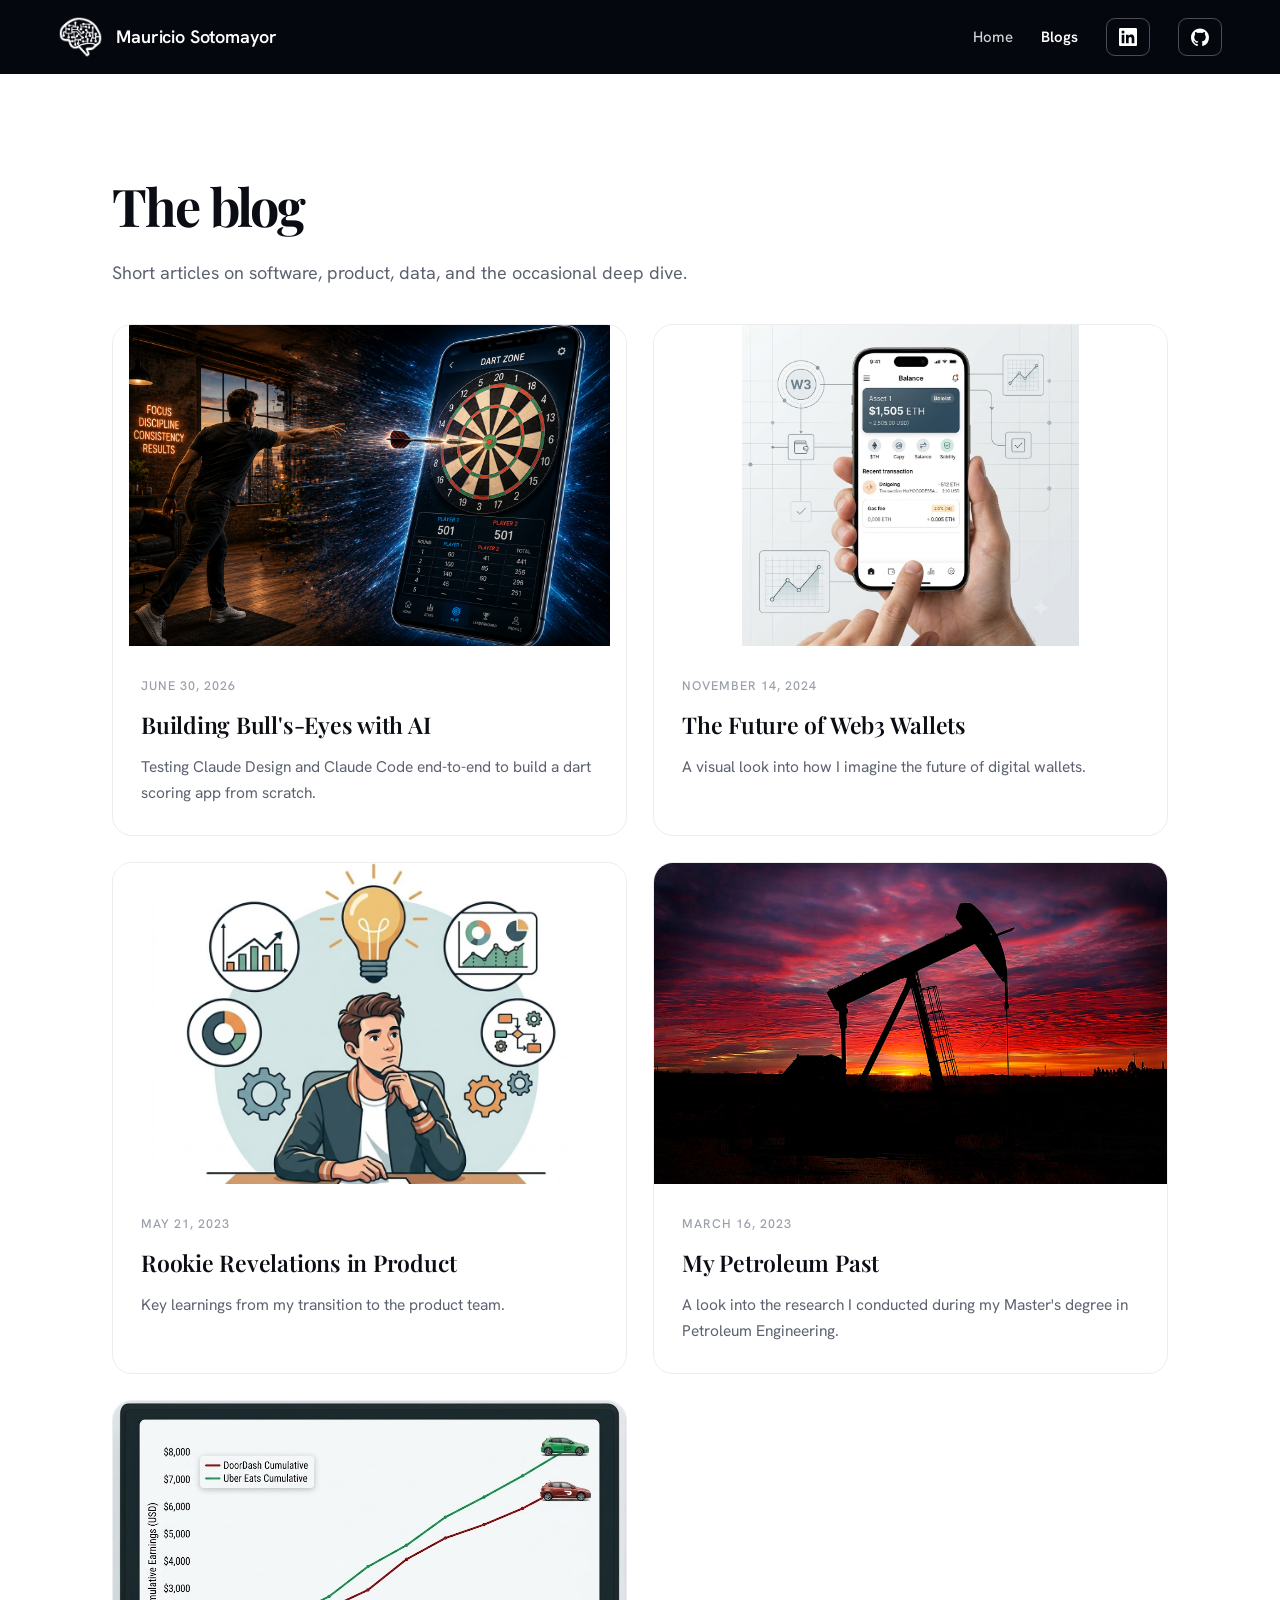
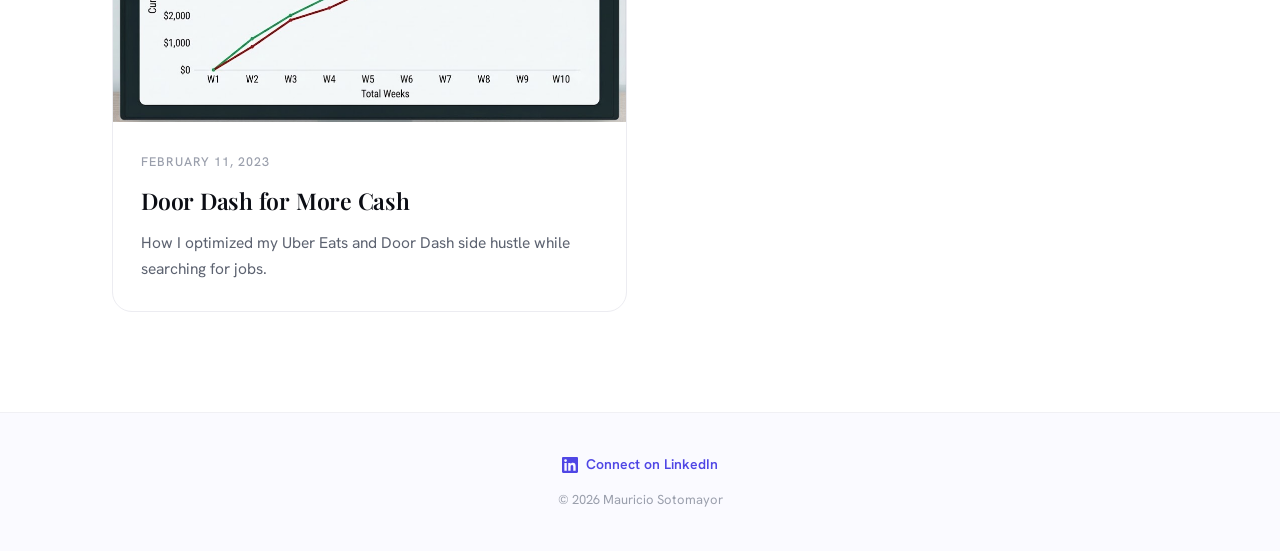
==== commit ee070092: "Add GitHub icon, complete blog post navigation, fix CTA buttons - Add GitHub profile icon (pill) bes" ====
--- a/blogs/index.html
+++ b/blogs/index.html
@@ -35,6 +35,9 @@
         <a href="index.html" class="active">Blogs</a>
         <a class="pill" href="https://www.linkedin.com/in/mauriciosotomayor/" target="_blank" rel="noopener" aria-label="LinkedIn">
           <svg class="li-ico" viewBox="0 0 24 24" aria-hidden="true"><path d="M20.45 20.45h-3.56v-5.57c0-1.33-.02-3.04-1.85-3.04-1.86 0-2.14 1.45-2.14 2.94v5.67H9.34V9h3.42v1.56h.05c.48-.9 1.64-1.85 3.37-1.85 3.6 0 4.27 2.37 4.27 5.45v6.29zM5.34 7.43a2.07 2.07 0 1 1 0-4.14 2.07 2.07 0 0 1 0 4.14zM7.12 20.45H3.56V9h3.56v11.45zM22.22 0H1.77C.79 0 0 .77 0 1.72v20.56C0 23.23.79 24 1.77 24h20.45c.98 0 1.78-.77 1.78-1.72V1.72C24 .77 23.2 0 22.22 0z"/></svg>
+        </a>
+        <a class="pill" href="https://github.com/mosotomay" target="_blank" rel="noopener" aria-label="GitHub">
+          <svg class="li-ico" viewBox="0 0 24 24" aria-hidden="true"><path d="M12 .5C5.37.5 0 5.87 0 12.5c0 5.3 3.44 9.8 8.21 11.39.6.11.82-.26.82-.58 0-.29-.01-1.04-.02-2.05-3.34.73-4.04-1.61-4.04-1.61-.55-1.39-1.33-1.76-1.33-1.76-1.09-.74.08-.73.08-.73 1.2.09 1.84 1.24 1.84 1.24 1.07 1.83 2.81 1.3 3.5.99.11-.78.42-1.31.76-1.61-2.67-.3-5.47-1.33-5.47-5.93 0-1.31.47-2.38 1.24-3.22-.13-.3-.54-1.52.12-3.17 0 0 1.01-.32 3.3 1.23a11.5 11.5 0 0 1 6 0c2.29-1.55 3.3-1.23 3.3-1.23.66 1.65.25 2.87.12 3.17.77.84 1.24 1.91 1.24 3.22 0 4.61-2.81 5.63-5.49 5.92.43.37.82 1.1.82 2.22 0 1.61-.01 2.9-.01 3.29 0 .32.22.7.83.58A12.01 12.01 0 0 0 24 12.5C24 5.87 18.63.5 12 .5z"/></svg>
         </a>
       </nav>
     </div>
--- a/styles.css
+++ b/styles.css
@@ -250,8 +250,9 @@
 .article ul, .article ol { font-size: 18px; line-height: 1.8; color: #3a3f4a; margin: 0 0 24px; padding-left: 26px; }
 .article li { margin: 0 0 10px; }
 .article ul ul { margin: 10px 0 0; }
-.article p a, .article li a { color: var(--accent); text-decoration: underline; text-underline-offset: 2px; }
+.article p a:not(.btn), .article li a:not(.btn) { color: var(--accent); text-decoration: underline; text-underline-offset: 2px; }
 .article .btn { margin: 8px 0 14px; }
+.article .btn-row { text-align: center; margin: 24px 0 14px; }
 .article .btn:hover { text-decoration: none; }
 .article em { color: inherit; }
 
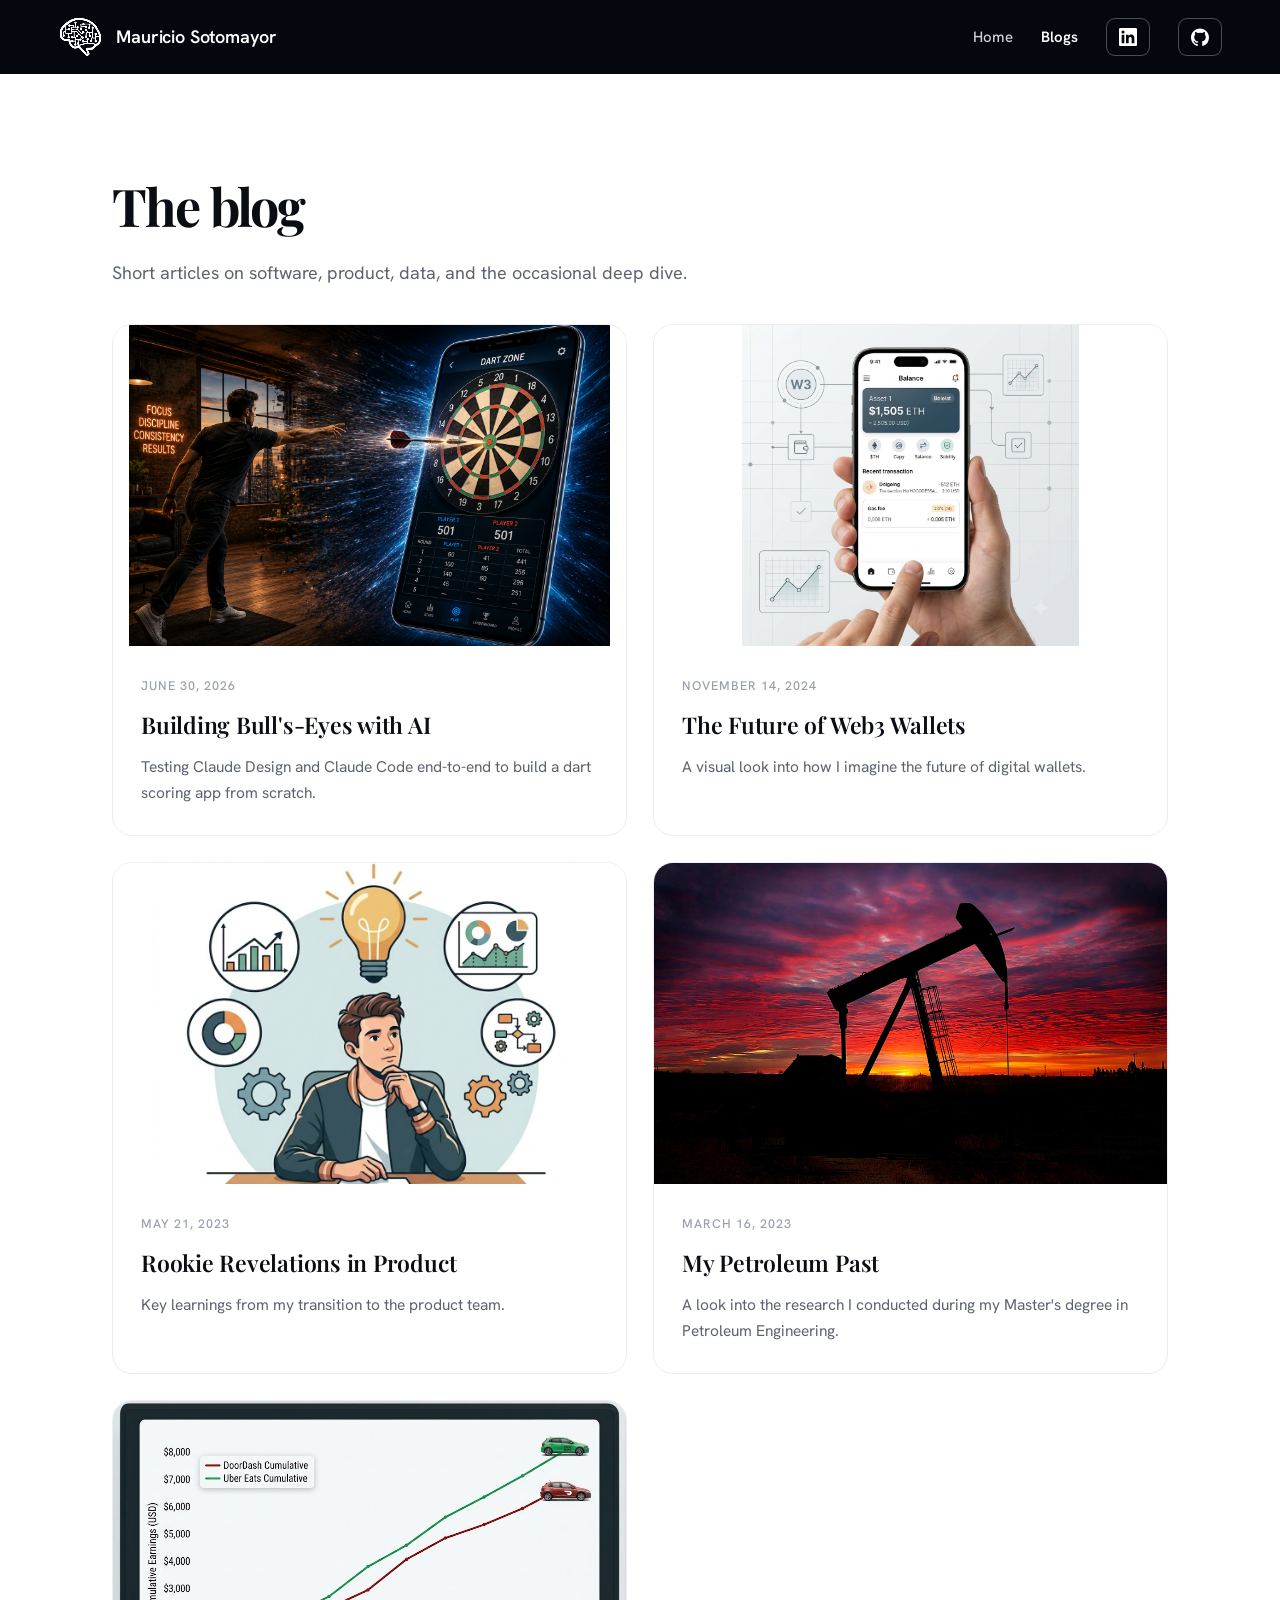
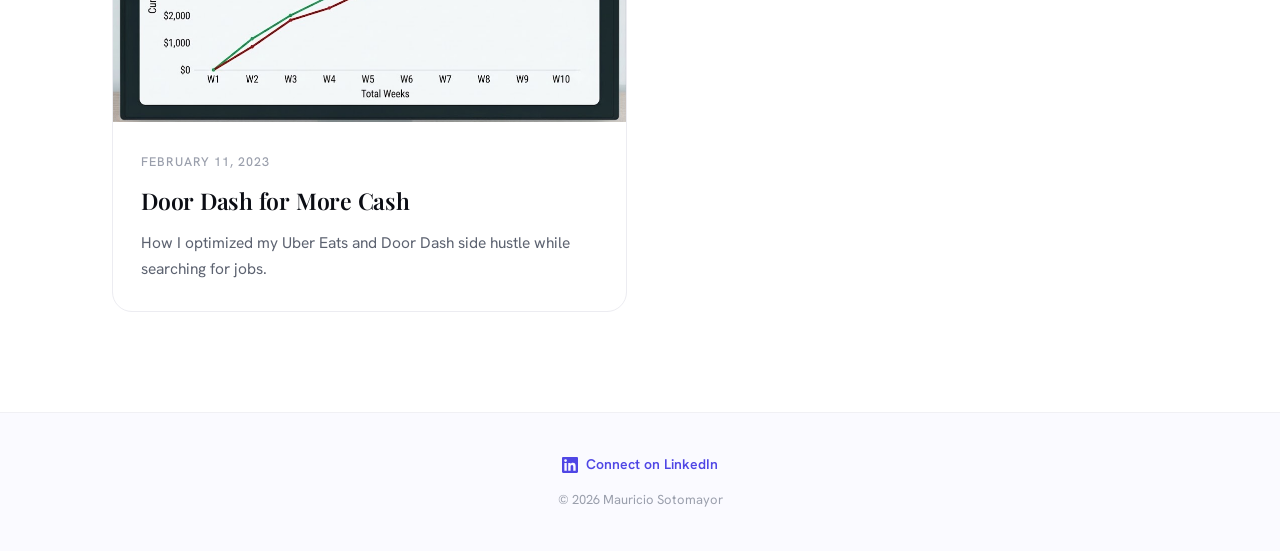
==== commit 3f861e85: "Animate the header brain logo site-wide (canvas fluid flow) Replace the static header logo <img> on " ====
--- a/blogs/index.html
+++ b/blogs/index.html
@@ -27,7 +27,9 @@
   <header class="site-header">
     <div class="container nav">
       <a class="brand" href="../index.html">
-        <img class="logo" src="../images/brain-logo.png" alt="Mauricio Sotomayor logo" />
+        <span class="logo brain-logo" role="img" aria-label="Mauricio Sotomayor logo" data-src="/images/brain-logo.png">
+          <canvas class="base" aria-hidden="true"></canvas><canvas class="fluid" aria-hidden="true"></canvas>
+        </span>
         <span class="name">Mauricio Sotomayor</span>
       </a>
       <nav class="nav-links">
@@ -117,5 +119,6 @@
   <script>document.getElementById("year").textContent = new Date().getFullYear();</script>
   <!-- Ask Mauricio — AI chat widget (served by the Cloudflare Worker) -->
   <script src="https://ai-portfolio-chat.mosotomay.workers.dev/widget.js" defer></script>
+  <script src="/brain-logo.js" defer></script>
 </body>
 </html>
--- a/styles.css
+++ b/styles.css
@@ -57,10 +57,18 @@
   display: flex; align-items: center; justify-content: space-between;
 }
 .brand { display: flex; align-items: center; gap: 13px; text-decoration: none; }
-/* Brain wordmark logo (white strokes on transparent — sits on the dark header) */
+/* Animated brain logo: two stacked canvases (static white .base + hover-driven purple
+   .fluid) built by brain-logo.js. Sized to the logo asset's native 206x189 aspect at
+   42px tall — identical box to the previous <img>, so there is zero layout shift. */
 .logo {
-  height: 42px; width: auto; flex: none; display: block;
-}
+  height: 42px; width: auto; aspect-ratio: 206 / 189; flex: none; display: block;
+}
+.logo.brain-logo {
+  --fluid: #5046e6; --flow: 3s; --drain: 1.4s;
+  position: relative; cursor: pointer;
+}
+.logo.brain-logo canvas { position: absolute; inset: 0; width: 100%; height: 100%; display: block; }
+.logo.brain-logo .fluid { filter: drop-shadow(0 0 4px var(--fluid)); }
 .brand .name { color: #fff; font-weight: 600; font-size: 18px; letter-spacing: -.01em; }
 
 .nav-links { display: flex; align-items: center; gap: 28px; }
